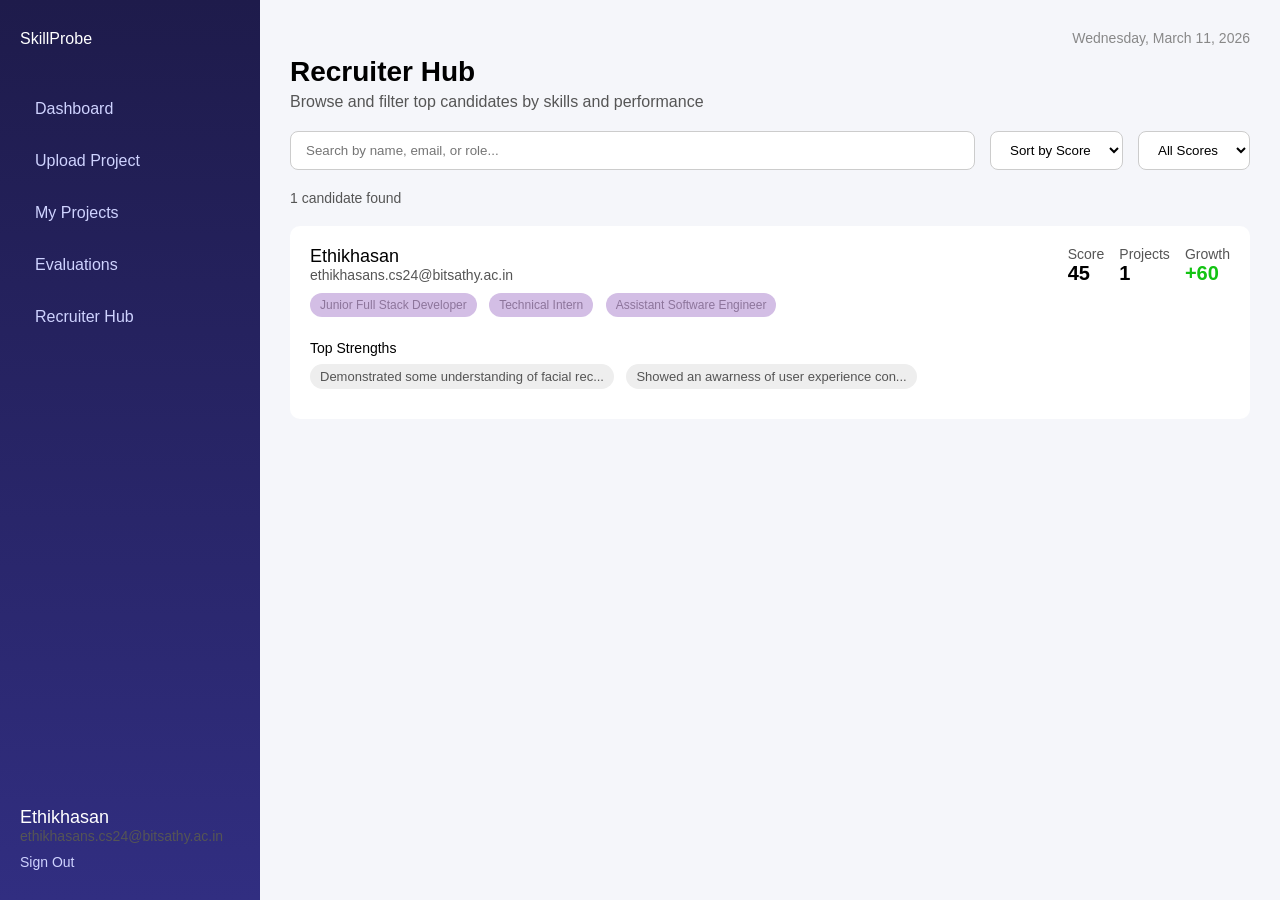
==== hi.html @ 58a9ef4a "c" ====
<!DOCTYPE html>
<html lang="en">
<head>
    <meta charset="UTF-8">
    <meta name="viewport" content="width=device-width, initial-scale=1.0">
    <title>Document</title>
    <style>
        *{
            margin: 0;
            padding: 0;
            box-sizing: border-box;
            font-family: "Segoe UI", sans-serif;
        }
        body{
            display: flex;
            background: #f5f6fa;
            height: 100vh;
        }
        .sidebar{
            width:260px;
            background:linear-gradient(#1e1b4b,#312e81);
            color:white;
            padding:30px 20px;
            display: flex;
            flex-direction: column;
        }
        .logo{
            display:flex;
            align-items:center;
            gap:12px;
            margin-bottom:40px;
        }
        .logo-icon{
            font-size:26px;
        }
        .logo-title{
            font-size:22px;
            font-weight:600;
        }
        .logo-sub{
            font-size:12px;
            color:#b5b6ff;
        }
        .menu{
            list-style:none;
        }
        .menu li{
            padding:12px 15px;
            border-radius:10px;
            margin-bottom:10px;
            cursor:pointer;
            font-size:16px;
            color:#cfd3ff;
            transition:0.2s;
        }
        .menu li:hover{
            background:rgba(255,255,255,0.1);
        }
        .menu li.active{
            background:rgba(255,255,255,0.2);
            color:white;
        }
        .active{
            background: #3b3790;
            color: white;
        }
        .sidebar-bottom{
            margin-top: auto;
        }
        .name{
            font-size: 16px;
            font-weight: 500;
        } 
        .email{
            font-size: 14px;
            color: #cfd3ff;
            margin-bottom: 15px;
        }
        .signout{
            font-size: 14px;
            color: #cfd3ff;
            cursor: pointer;
        }
        .main{
            flex: 1;
            padding: 30px;
        }
        .date{
            font-size: 14px;
            color: #888;
            text-align: right;
        }
        .header-title{
            font-size: 28px;
            font-weight: 600;
            margin-top: 10px;
        }
        .header-sub{
            font-size: 16px;
            color: #555;
            margin-top: 5px;
        }
        .search-section{
            margin-top: 20px;
            display: flex;
            gap: 15px;
        }
        .search{
            flex: 1;
            padding: 10px 15px;
            border: 1px solid #ccc;
            border-radius: 8px;
        }
        .select{
            padding: 10px 15px;
            border: 1px solid #ccc;
            border-radius: 8px;
            background: white;
        }
        .result-count{
            margin-top: 20px;
            font-size: 14px;
            color: #555;
        }
        .card{
            margin-top: 20px;
            background: white;
            border-radius: 10px;
            padding: 20px;
            display: flex;
            gap: 30px;
        }
        .left{
            flex: 1;
        }
        .name{
            font-size: 18px;
            font-weight: 500;
        }
        .email{
            font-size: 14px;
            color: #555;
            margin-bottom: 10px;
        }
        .roles span{
            display: inline-block;
            background: #d3bee5;
            color: #8d759b;
            padding: 5px 10px;
            border-radius: 20px;
            font-size: 12px;
            margin-right: 8px;
            margin-bottom: 8px;
        }
        .strengths-title{
            font-size: 14px;
            font-weight: 500;
            margin-top: 15px;
            margin-bottom: 8px;
        }
        .strength-box{
            display: inline-block;
            background: #eee;
            color: #555;
            padding: 5px 10px;
            border-radius: 15px;
            font-size: 13px;
            margin-right: 8px;
            margin-bottom: 10px;
        }
        .stats{
            display: flex;
            flex-direction: row;
            gap: 15px;
        }
        .stat-title{
            font-size: 14px;
            color: #555;
        }
        .stat-value{
            font-size: 20px;
            font-weight: 600;
        }
        .growth{
            color: rgb(19, 195, 19);
        }
    </style>
</head>
<body>
    <div class="sidebar">
        <div class="logo">SkillProbe</div>
        <ul class="menu">
            <li>Dashboard</li>
            <li>Upload Project</li>
            <li>My Projects</li>
            <li>Evaluations</li>
            <li>Recruiter Hub</li>
        </ul>
        <div class="sidebar-bottom">
            <div class="name">Ethikhasan</div>
            <div class="email">ethikhasans.cs24@bitsathy.ac.in</div>
            <div class="signout">Sign Out</div>
        </div>
    </div>
    <div class="main">
        <div class="date">Wednesday, March 11, 2026</div>
        <div class="header-title">Recruiter Hub</div>
        <div class="header-sub">Browse and filter top candidates by skills and performance</div>
        <div class="search-section">
            <input class="search" placeholder="Search by name, email, or role...">
            <select class="select">
                <option>Sort by Score</option>
            </select>
            <select class="select">
                <option>All Scores</option>
            </select>
        </div>
        <div class="result-count">1 candidate found</div>
        <div class="card">
            <div class="left">
                <div>
                    <div class="name">Ethikhasan</div>
                    <div class="email">ethikhasans.cs24@bitsathy.ac.in</div>
                    <div class="roles">
                        <span>Junior Full Stack Developer</span>
                        <span>Technical Intern</span>
                        <span>Assistant Software Engineer</span>
                    </div>
                    <div class="strengths">
                        <div class="strengths-title">Top Strengths</div>
                        <span class="strength-box">Demonstrated some understanding of facial rec...</span>
                        <span class="strength-box">Showed an awarness of user experience con...</span>    
                    </div>
                </div>
            </div>
            <div class="stats">
                <div>
                    <div class="stat-title">Score</div>
                    <div class="stat-value">45</div>
                </div>
                <div>
                    <div class="stat-title">Projects</div>
                    <div class="stat-value">1</div>
                </div>
                <div>
                    <div class="stat-title">Growth</div>
                    <div class="stat-value growth">+60</div>
                </div>
            </div>
        </div>
    </div>
</body>
</html>
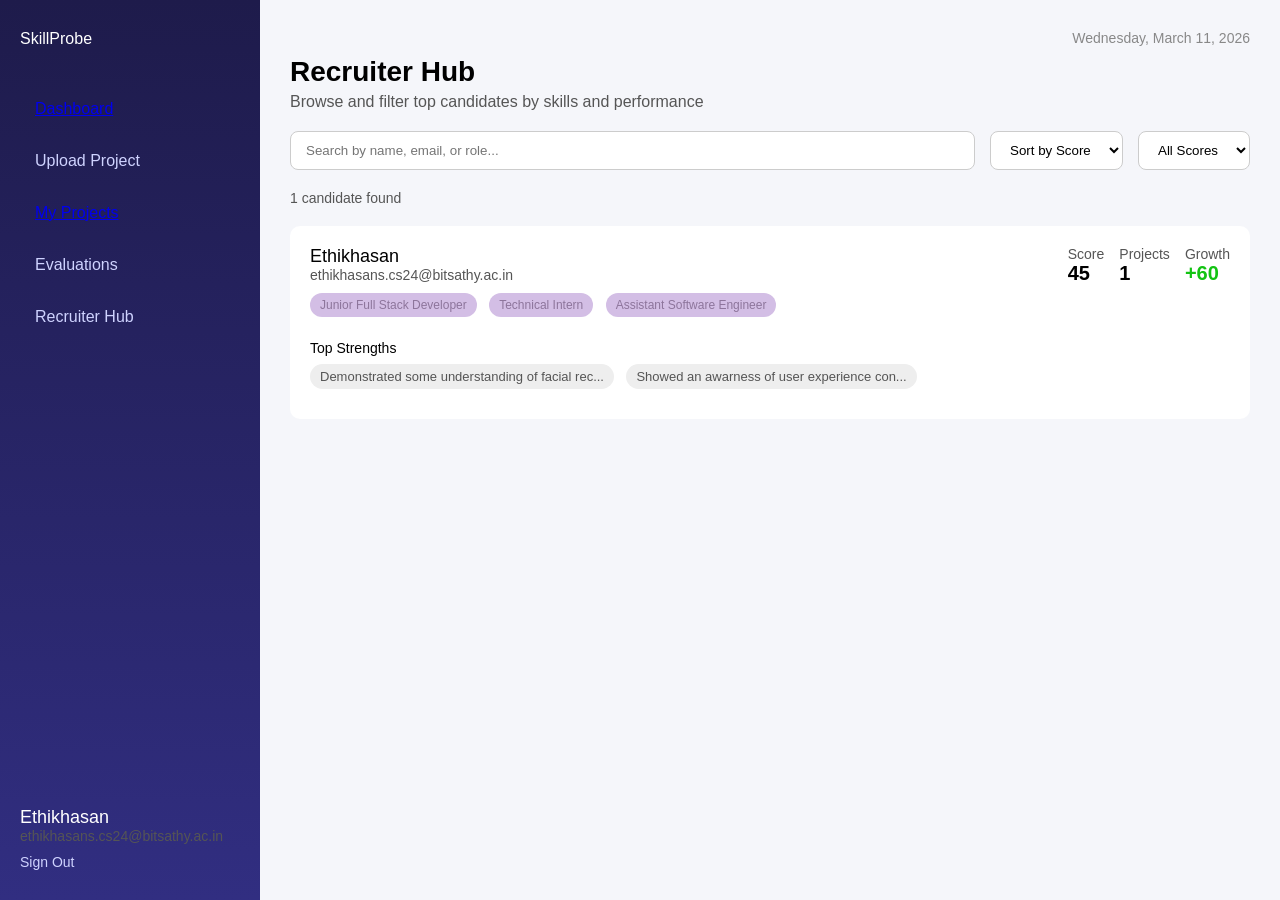
==== commit f2c156e7: "c" ====
--- a/hi.html
+++ b/hi.html
@@ -190,9 +190,9 @@
     <div class="sidebar">
         <div class="logo">SkillProbe</div>
         <ul class="menu">
-            <li>Dashboard</li>
+            <li><a href="index.html">Dashboard</a></li>
             <li>Upload Project</li>
-            <li>My Projects</li>
+            <li><a href="ind.html">My Projects</a></li>
             <li>Evaluations</li>
             <li>Recruiter Hub</li>
         </ul>
